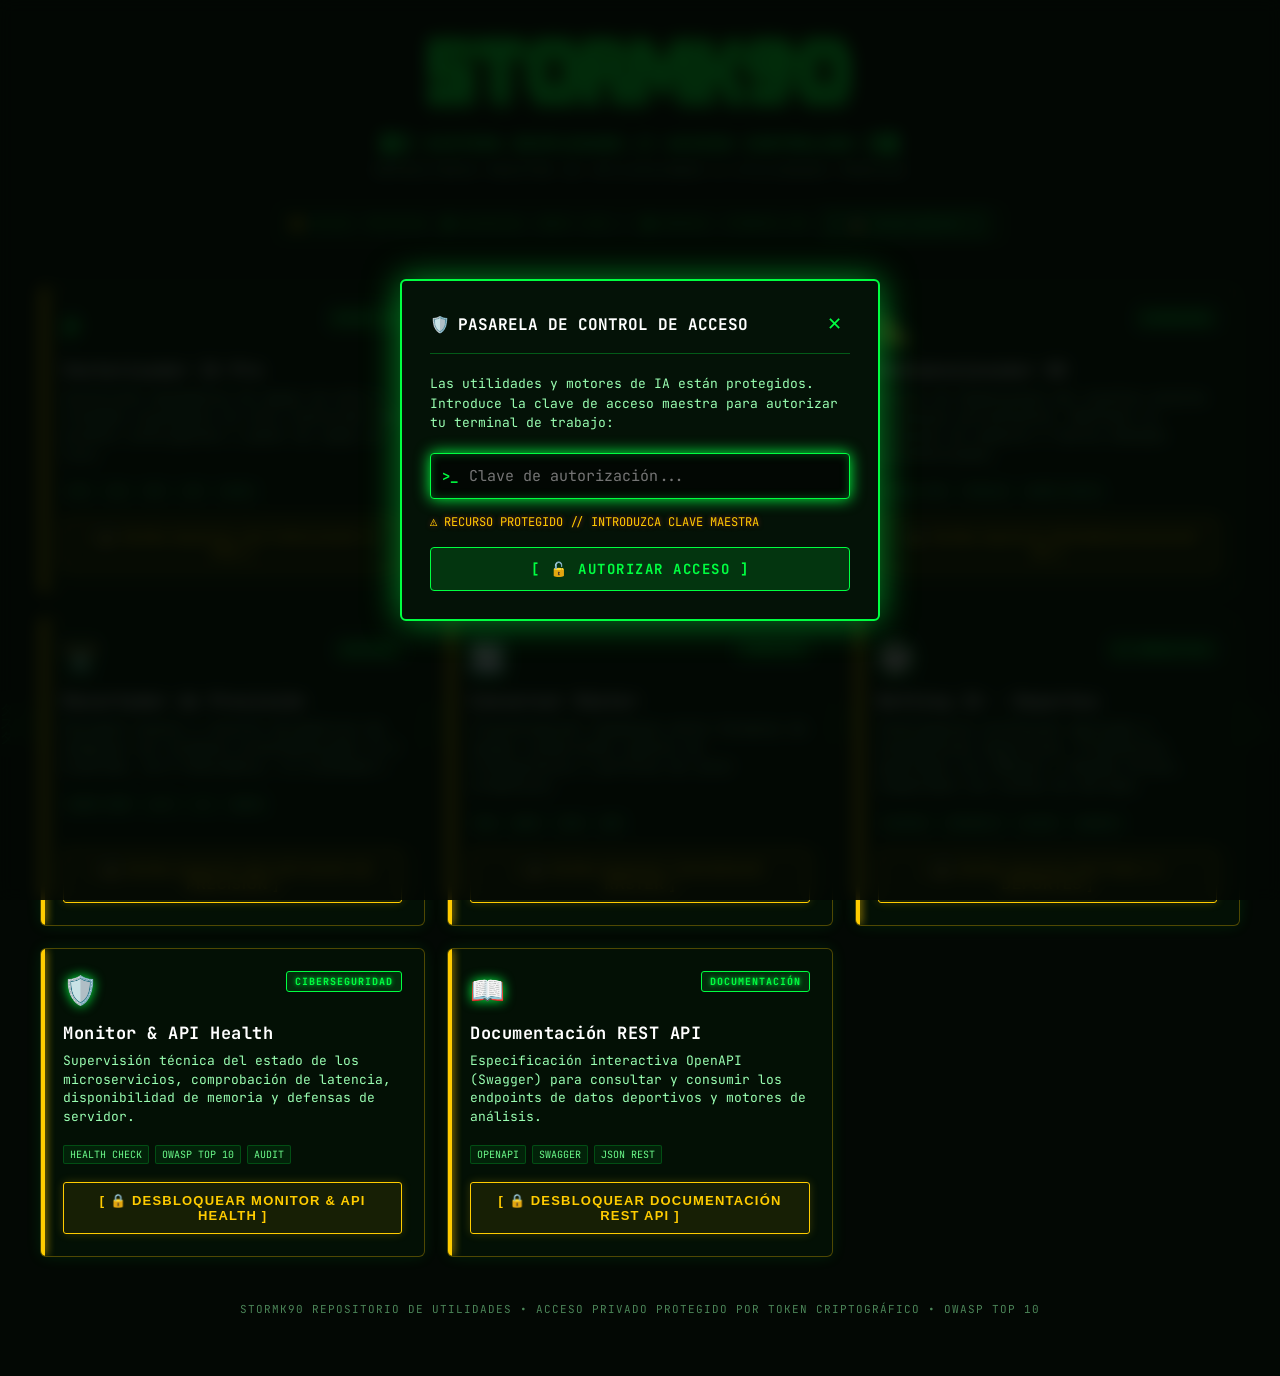
==== utils/index.html @ 2456624c "Copia inicial del sitio stormk90.com (descargada via SFTP)" ====
<!DOCTYPE html>
<html lang="es">
<head>
    <meta charset="UTF-8">
    <meta name="viewport" content="width=device-width, initial-scale=1.0">
    <!-- Evitar caché para que las actualizaciones se reflejen inmediatamente -->
    <meta http-equiv="Cache-Control" content="no-cache, no-store, must-revalidate">
    <meta http-equiv="Pragma" content="no-cache">
    <meta http-equiv="Expires" content="0">
    <title>STORMK90 // UTILS - Suite Profesional de Tratamiento de Imágenes & Vectorial</title>
    <!-- Fuentes tipográficas monoespaciadas estilo terminal -->
    <link rel="preconnect" href="https://fonts.googleapis.com">
    <link rel="preconnect" href="https://fonts.gstatic.com" crossorigin>
    <link href="https://fonts.googleapis.com/css2?family=Courier+Prime:wght@400;700&family=JetBrains+Mono:wght@400;500;700;800&display=swap" rel="stylesheet">
    <link rel="stylesheet" href="css/utils-matrix.css?v=4.0">
</head>
<body>
    <!-- Efecto de Lluvia de Código Matrix en Fondo -->
    <canvas id="matrix-canvas" class="matrix-canvas"></canvas>

    <!-- Barra de Navegación Estilo Cyberpunk Terminal -->
    <header class="terminal-navbar">
        <div class="nav-left">
            <a href="/" class="nav-back-btn" title="Volver al repositorio de utilidades">
                <span class="cmd-prompt">&lt;_</span> [ HUB DE UTILS ]
            </a>
            <a href="/betting/" class="nav-back-btn" title="Ir a Betting IA - Predicciones Deportivas">
                <span>⚽</span> [ BETTING IA ]
            </a>
            <div class="terminal-brand">
                <span class="brand-title">STORMK90 <span class="brand-highlight">// UTILS</span></span>
                <span class="brand-sub">SUITE MULTI-HERRAMIENTAS: VECTORIAL &bull; COMPRESIÓN &bull; REDIMENSIÓN &bull; RECORTE &bull; FORMATO</span>
            </div>
        </div>

        <div class="nav-badges">
            <span class="cyber-badge badge-active-tool" id="badge-active-tool">
                <span class="pulse-dot"></span> MODO: ⚡ VECTORIAL
            </span>
            <span class="cyber-badge badge-sec">
                OWASP LEVEL 3
            </span>
        </div>
    </header>

    <!-- Contenedor Principal de la Utilidad -->
    <main class="cyber-container">
        
        <!-- Panel Izquierdo: Selector de Herramientas y Controles -->
        <aside class="cyber-sidebar">
            
            <!-- SELECTOR PRINCIPAL DE HERRAMIENTAS (PROMINENTE) -->
            <section class="cyber-card tool-selector-hero">
                <div class="card-header">
                    <span class="step-num">[PASO 1]</span>
                    <h3 class="card-title">SELECCIONA EL MODO DE TRABAJO</h3>
                </div>
                <div class="tool-mode-grid two-cols">
                    <button type="button" class="tool-tab-btn active" data-tool="vector" title="Trazado vectorial matemático SVG, EPS y PDF">
                        <span class="tab-icon">⚡</span>
                        <span class="tab-text">VECTORIAL</span>
                        <span class="tab-sub">Trazado por capas SVG &bull; EPS &bull; PDF</span>
                    </button>
                    <button type="button" class="tool-tab-btn" data-tool="convert" title="Cambio de formato, rotación, recorte, redimensión y compresión">
                        <span class="tab-icon">🔄</span>
                        <span class="tab-text">FORMATO & EDICIÓN</span>
                        <span class="tab-sub">Formato &bull; Rotar &bull; Comprimir &bull; Redimensionar</span>
                    </button>
                </div>
            </section>

            <!-- ZONA DE CARGA DE ARCHIVOS (DRAG & DROP) -->
            <section class="cyber-card" id="drop-zone">
                <div class="card-header">
                    <span class="step-num">[PASO 2]</span>
                    <h3 class="card-title">CARGAR ARCHIVO DE IMAGEN</h3>
                </div>
                <input type="file" id="file-input" accept="image/png, image/jpeg, image/webp, image/bmp, image/tiff" style="display: none;">
                <div class="drop-target" id="drop-content">
                    <div class="cyber-scanner"></div>
                    <div class="upload-icon-box">
                        <svg width="34" height="34" viewBox="0 0 24 24" fill="none" stroke="currentColor" stroke-width="1.8">
                            <path d="M21 15v4a2 2 0 0 1-2 2H5a2 2 0 0 1-2-2v-4"></path>
                            <polyline points="17 8 12 3 7 8"></polyline>
                            <line x1="12" y1="3" x2="12" y2="15"></line>
                        </svg>
                    </div>
                    <p class="drop-text">ARRASTRA AQUÍ CUALQUIER IMAGEN</p>
                    <span class="drop-sub">o haz clic para examinar archivos / pega con Ctrl+V</span>
                    <span class="drop-specs">FORMATOS: PNG &bull; JPG &bull; WEBP &bull; BMP &bull; TIFF (MÁX 16MB)</span>
                </div>
            </section>

            <!-- ========================================================
                 SUBPANEL 1: MOTOR VECTORIAL (SVG, EPS, PDF)
                 ======================================================== -->
            <div class="tool-panel" id="panel-vector">
                <section class="cyber-card" id="presets-card">
                    <div class="card-header">
                        <span class="step-num">[PASO 3]</span>
                        <h3 class="card-title">PERFIL DE TRAZADO VECTORIAL</h3>
                    </div>
                    <p class="panel-instructions">&gt; Convierte mapa de bits en trazados matemáticos sin pérdida de resolución.</p>
                    <div class="presets-matrix">
                        <button type="button" class="preset-matrix-btn active" data-preset="logo">
                            <span class="btn-bracket">[</span>
                            <span class="preset-label">💎 LOGOTIPO / ICONO</span>
                            <span class="btn-bracket">]</span>
                        </button>
                        <button type="button" class="preset-matrix-btn" data-preset="illustration">
                            <span class="btn-bracket">[</span>
                            <span class="preset-label">🎨 ILUSTRACIÓN HD</span>
                            <span class="btn-bracket">]</span>
                        </button>
                        <button type="button" class="preset-matrix-btn" data-preset="photo">
                            <span class="btn-bracket">[</span>
                            <span class="preset-label">📸 FOTOGRAFÍA</span>
                            <span class="btn-bracket">]</span>
                        </button>
                        <button type="button" class="preset-matrix-btn" data-preset="silhouette">
                            <span class="btn-bracket">[</span>
                            <span class="preset-label">⬛ SILUETA B&N</span>
                            <span class="btn-bracket">]</span>
                        </button>
                        <button type="button" class="preset-matrix-btn" data-preset="pixel">
                            <span class="btn-bracket">[</span>
                            <span class="preset-label">👾 PIXEL ART</span>
                            <span class="btn-bracket">]</span>
                        </button>
                    </div>
                </section>

                <!-- Parámetros de Precisión Bézier -->
                <section class="cyber-card" id="advanced-card">
                    <div class="card-header accordion-toggle" id="accordion-toggle">
                        <div>
                            <span class="step-num">[+]</span>
                            <h3 class="card-title">AJUSTES AVANZADOS BÉZIER</h3>
                        </div>
                        <span class="accordion-icon" id="accordion-arrow">[+]</span>
                    </div>
                    
                    <div class="accordion-content" id="accordion-body">
                        <div class="control-box">
                            <label class="control-tag" for="param-colormode">&gt; Modo de Color:</label>
                            <select id="param-colormode" class="cyber-select">
                                <option value="color" selected>Color completo (Multi-capa)</option>
                                <option value="binary">Monocromo / Binario (1 bit)</option>
                            </select>
                        </div>

                        <div class="control-box">
                            <label class="control-tag" for="param-hierarchical">&gt; Jerarquía de Capas:</label>
                            <select id="param-hierarchical" class="cyber-select">
                                <option value="stacked" selected>Apiladas (Stacked - Sin huecos)</option>
                                <option value="cutout">Recortadas (Cutout - Formas limpias)</option>
                            </select>
                        </div>

                        <div class="control-box">
                            <label class="control-tag" for="param-mode">&gt; Geometría de Curvas:</label>
                            <select id="param-mode" class="cyber-select">
                                <option value="spline" selected>Curvas Bézier Suaves (Spline)</option>
                                <option value="polygon">Polígonos Rectos</option>
                            </select>
                        </div>

                        <div class="control-box">
                            <label class="control-tag" for="param-upscale">&gt; Supermuestreo HD:</label>
                            <select id="param-upscale" class="cyber-select">
                                <option value="2" selected>2x Alta Definición HD (Recomendado)</option>
                                <option value="3">3x Ultra Definición (Máxima fidelidad)</option>
                                <option value="1">1x Escala Original (Rápido)</option>
                            </select>
                        </div>

                        <div class="control-box">
                            <label class="control-tag" for="param-anti-halo">&gt; Filtro Anti-Halos / JPEG:</label>
                            <select id="param-anti-halo" class="cyber-select">
                                <option value="true" selected>Activado (Elimina fringes dobles)</option>
                                <option value="false">Desactivado (Gradientes suaves)</option>
                            </select>
                        </div>

                        <div class="control-box">
                            <div class="range-header">
                                <label class="control-tag" for="param-color-precision">&gt; Fidelidad de Color:</label>
                                <span class="range-val" id="val-color-precision">4</span>
                            </div>
                            <input type="range" id="param-color-precision" min="1" max="8" value="4" class="cyber-range">
                        </div>

                        <div class="control-box">
                            <div class="range-header">
                                <label class="control-tag" for="param-layer-difference">&gt; Fusión Capas:</label>
                                <span class="range-val" id="val-layer-difference">32</span>
                            </div>
                            <input type="range" id="param-layer-difference" min="8" max="64" value="32" class="cyber-range">
                        </div>

                        <div class="control-box">
                            <div class="range-header">
                                <label class="control-tag" for="param-filter-speckle">&gt; Filtro Ruido:</label>
                                <span class="range-val" id="val-filter-speckle">2 px</span>
                            </div>
                            <input type="range" id="param-filter-speckle" min="0" max="32" value="2" class="cyber-range">
                        </div>

                        <div class="control-box">
                            <div class="range-header">
                                <label class="control-tag" for="param-corner-threshold">&gt; Tolerancia Esquinas:</label>
                                <span class="range-val" id="val-corner-threshold">50°</span>
                            </div>
                            <input type="range" id="param-corner-threshold" min="10" max="150" value="50" class="cyber-range">
                        </div>
                    </div>

                    <button type="button" class="cyber-btn-action" id="btn-reprocess" disabled>
                        <span class="btn-cmd">&gt; RE-VECTORIZAR [ENTER]</span>
                    </button>
                </section>

                <!-- Gestor de Capas Vectoriales -->
                <section class="cyber-card" id="layers-card" style="display: none;">
                    <div class="card-header flex-between">
                        <div>
                            <span class="step-num">[CAPAS]</span>
                            <h3 class="card-title">CAPAS DETECTADAS (<span id="layers-count">0</span>)</h3>
                        </div>
                        <div class="layers-batch-actions">
                            <button type="button" class="cyber-mini-btn" id="btn-show-all-layers" title="Mostrar todas">[ 👁️ TODAS ]</button>
                            <button type="button" class="cyber-mini-btn" id="btn-hide-all-layers" title="Ocultar todas">[ 🚫 NINGUNA ]</button>
                        </div>
                    </div>
                    <p class="layers-guide">&gt; 👁️ = Ocultar capa en descarga &bull; 🎯 = Aislar capa única</p>
                    <div class="layers-container" id="layers-list"></div>
                </section>
            </div>

            <!-- ========================================================
                 SUBPANEL 2: FORMATO & EDICIÓN INTEGRAL
                 (Formato, Compresión, Rotación, Redimensión y Recorte)
                 ======================================================== -->
            <div class="tool-panel" id="panel-convert" style="display: none;">
                
                <!-- 1. Formato de Salida y Compresión de Peso -->
                <section class="cyber-card">
                    <div class="card-header">
                        <span class="step-num">[A]</span>
                        <h3 class="card-title">FORMATO DE SALIDA & COMPRESIÓN</h3>
                    </div>
                    <p class="panel-instructions">&gt; Selecciona formato y ajusta el nivel de compresión para reducir peso.</p>

                    <div class="format-cards-grid">
                        <button type="button" class="fmt-card-btn active" data-format="webp">
                            <span class="fmt-badge">RECOMENDADO</span>
                            <span class="fmt-name">🌐 WebP</span>
                            <span class="fmt-desc">Ahorra hasta un 85% de peso con canal alfa</span>
                        </button>
                        <button type="button" class="fmt-card-btn" data-format="jpg">
                            <span class="fmt-badge">UNIVERSAL</span>
                            <span class="fmt-name">📸 JPG / JPEG</span>
                            <span class="fmt-desc">Estándar fotográfico universal</span>
                        </button>
                        <button type="button" class="fmt-card-btn" data-format="png">
                            <span class="fmt-badge">SIN PÉRDIDAS</span>
                            <span class="fmt-name">🎨 PNG</span>
                            <span class="fmt-desc">Máxima nitidez con fondo transparente</span>
                        </button>
                        <button type="button" class="fmt-card-btn" data-format="ico">
                            <span class="fmt-badge">FAVICON WEB</span>
                            <span class="fmt-name">💎 ICO</span>
                            <span class="fmt-desc">Icono multirresolución para pestañas web</span>
                        </button>
                        <button type="button" class="fmt-card-btn" data-format="bmp">
                            <span class="fmt-badge">RAW</span>
                            <span class="fmt-name">💾 BMP</span>
                            <span class="fmt-desc">Mapa de bits estándar sin compresión</span>
                        </button>
                    </div>

                    <div class="control-box" style="margin-top: 0.85rem;">
                        <div class="range-header">
                            <label class="control-tag" for="convert-quality">&gt; Nivel de Calidad (Peso):</label>
                            <span class="range-val" id="val-convert-quality">80%</span>
                        </div>
                        <input type="range" id="convert-quality" min="5" max="100" value="80" class="cyber-range">
                        <div class="range-hints">
                            <span>Mínimo peso (20%)</span>
                            <span>Equilibrado web (80%)</span>
                            <span>Máxima calidad (100%)</span>
                        </div>
                    </div>

                    <div class="control-box-checkbox" style="margin-top: 0.6rem;">
                        <label class="cyber-check-label">
                            <input type="checkbox" id="convert-lossless">
                            <span>Modo Lossless (Compresión estricta sin pérdidas)</span>
                        </label>
                    </div>
                </section>

                <!-- 2. Rotación y Orientación -->
                <section class="cyber-card">
                    <div class="card-header">
                        <span class="step-num">[B]</span>
                        <h3 class="card-title">ROTACIÓN & ORIENTACIÓN</h3>
                    </div>
                    <p class="panel-instructions">&gt; Gira la imagen en pasos de 90° o ángulo libre y aplica efecto espejo.</p>

                    <div class="rotate-buttons-grid">
                        <button type="button" class="cyber-mini-btn rotate-action-btn" id="btn-rotate-ccw" title="Girar 90° a la izquierda">
                            ↺ -90° IZQ
                        </button>
                        <button type="button" class="cyber-mini-btn rotate-action-btn" id="btn-rotate-cw" title="Girar 90° a la derecha">
                            ↻ +90° DER
                        </button>
                        <button type="button" class="cyber-mini-btn rotate-action-btn" id="btn-rotate-180" title="Invertir 180°">
                            ⇅ 180°
                        </button>
                        <button type="button" class="cyber-mini-btn rotate-action-btn" id="btn-flip-h" title="Espejo horizontal">
                            ↔ ESPEJO H
                        </button>
                        <button type="button" class="cyber-mini-btn rotate-action-btn" id="btn-flip-v" title="Espejo vertical">
                            ↕ ESPEJO V
                        </button>
                    </div>

                    <div class="control-box" style="margin-top: 0.8rem;">
                        <div class="range-header">
                            <label class="control-tag" for="rotate-angle-slider">&gt; Ángulo Libre:</label>
                            <span class="range-val" id="val-rotate-angle">0°</span>
                        </div>
                        <input type="range" id="rotate-angle-slider" min="-180" max="180" value="0" class="cyber-range">
                    </div>
                    <button type="button" class="cyber-mini-btn" id="btn-reset-rotation" style="margin-top: 0.4rem; width: 100%;">
                        ↺ Restablecer Orientación (0°)
                    </button>
                </section>

                <!-- 3. Redimensión y Escala -->
                <section class="cyber-card">
                    <div class="card-header flex-between">
                        <div>
                            <span class="step-num">[C]</span>
                            <h3 class="card-title">REDIMENSIONAR & ESCALAR</h3>
                        </div>
                        <label class="cyber-check-label">
                            <input type="checkbox" id="enable-resize-check">
                            <span>Activar</span>
                        </label>
                    </div>
                    
                    <div id="resize-options-body" style="opacity: 0.45; pointer-events: none; transition: opacity 0.2s ease;">
                        <div class="dim-display">
                            <span class="dim-label">DIMENSIONES ACTUALES:</span>
                            <strong class="dim-val" id="resize-orig-dims">0 x 0 px</strong>
                        </div>

                        <div class="dims-inputs-row">
                            <div class="input-col">
                                <label class="control-tag">ANCHO (px):</label>
                                <input type="number" id="resize-width" class="cyber-input" placeholder="Ancho">
                            </div>
                            <div class="aspect-col">
                                <button type="button" id="btn-toggle-aspect" class="cyber-aspect-btn active" title="Bloquear proporción">🔒</button>
                            </div>
                            <div class="input-col">
                                <label class="control-tag">ALTO (px):</label>
                                <input type="number" id="resize-height" class="cyber-input" placeholder="Alto">
                            </div>
                        </div>

                        <label class="control-tag" style="margin-top: 0.7rem; display:block;">&gt; Escala Rápida:</label>
                        <div class="scale-chips-grid">
                            <button type="button" class="scale-chip" data-scale="0.25">25%</button>
                            <button type="button" class="scale-chip" data-scale="0.5">50%</button>
                            <button type="button" class="scale-chip" data-scale="0.75">75%</button>
                            <button type="button" class="scale-chip" data-scale="1.0">100%</button>
                            <button type="button" class="scale-chip" data-scale="1.5">150%</button>
                            <button type="button" class="scale-chip" data-scale="2.0">200%</button>
                        </div>

                        <div class="control-box" style="margin-top: 0.7rem;">
                            <label class="control-tag">&gt; Resolución Estándar:</label>
                            <select id="resize-preset-select" class="cyber-select">
                                <option value="">Seleccionar preset...</option>
                                <option value="1920x1080">Full HD (1920 x 1080)</option>
                                <option value="1280x720">HD (1280 x 720)</option>
                                <option value="800x800">Cuadrado Redes (800 x 800)</option>
                                <option value="512x512">Icono / Avatar (512 x 512)</option>
                                <option value="256x256">Miniatura (256 x 256)</option>
                            </select>
                        </div>

                        <div class="control-box" style="margin-top: 0.7rem;">
                            <label class="control-tag">&gt; Algoritmo de Remuestreo:</label>
                            <select id="resize-algorithm" class="cyber-select">
                                <option value="lanczos" selected>Lanczos (Nitidez profesional / HD)</option>
                                <option value="bicubic">Bicúbico (Suave para fotografías)</option>
                                <option value="nearest">Vecino Más Cercano (Pixel Art)</option>
                            </select>
                        </div>
                    </div>
                </section>

                <!-- 4. Recorte de Área (Crop) -->
                <section class="cyber-card">
                    <div class="card-header flex-between">
                        <div>
                            <span class="step-num">[D]</span>
                            <h3 class="card-title">RECORTAR ÁREA (CROP)</h3>
                        </div>
                        <label class="cyber-check-label">
                            <input type="checkbox" id="enable-crop-check">
                            <span>Activar</span>
                        </label>
                    </div>

                    <div id="crop-options-body" style="opacity: 0.45; pointer-events: none; transition: opacity 0.2s ease;">
                        <label class="control-tag">&gt; Proporción:</label>
                        <div class="crop-ratios-grid">
                            <button type="button" class="ratio-btn active" data-ratio="free">Libre</button>
                            <button type="button" class="ratio-btn" data-ratio="1:1">1:1 Cuadrado</button>
                            <button type="button" class="ratio-btn" data-ratio="16:9">16:9 Panorámico</button>
                            <button type="button" class="ratio-btn" data-ratio="4:3">4:3 Estándar</button>
                            <button type="button" class="ratio-btn" data-ratio="9:16">9:16 Stories</button>
                        </div>

                        <div class="crop-inputs-grid" style="margin-top: 0.7rem;">
                            <div class="crop-coord-box">
                                <label class="control-tag">X:</label>
                                <input type="number" id="crop-x" class="cyber-input" value="0">
                            </div>
                            <div class="crop-coord-box">
                                <label class="control-tag">Y:</label>
                                <input type="number" id="crop-y" class="cyber-input" value="0">
                            </div>
                            <div class="crop-coord-box">
                                <label class="control-tag">ANCHO:</label>
                                <input type="number" id="crop-w" class="cyber-input" value="0">
                            </div>
                            <div class="crop-coord-box">
                                <label class="control-tag">ALTO:</label>
                                <input type="number" id="crop-h" class="cyber-input" value="0">
                            </div>
                        </div>

                        <button type="button" class="cyber-mini-btn" id="btn-reset-crop" style="margin-top: 0.6rem; width: 100%;">
                            ↺ Restablecer área completa
                        </button>
                    </div>
                </section>

                <!-- Botón de Ejecución Único -->
                <button type="button" class="cyber-btn-action" id="btn-apply-convert" style="margin-top: 0.5rem; padding: 0.85rem;">
                    <span class="btn-cmd">&gt; EJECUTAR PROCESAMIENTO Y CAMBIO DE FORMATO [ENTER]</span>
                </button>
            </div>

        </aside>

        <!-- Panel Derecho: Visor Interactivo y Descargas -->
        <section class="cyber-viewport-area">
            
            <!-- Barra de Controles de Vista -->
            <div class="viewport-header-bar">
                <div class="view-mode-tabs">
                    <button class="vmode-btn active" data-view="split">[ ◨ COMPARADOR ]</button>
                    <button class="vmode-btn" data-view="result" id="btn-view-result">[ ⚡ RESULTADO ]</button>
                    <button class="vmode-btn" data-view="original">[ 🖼️ ORIGINAL ]</button>
                    <button class="vmode-btn" id="btn-wireframe" title="Ver curvas Bézier y nodos de contorno">[ 🕸️ NODOS ]</button>
                </div>

                <div class="zoom-toolbar">
                    <button class="zoom-btn" id="btn-zoom-out" title="Reducir">[-]</button>
                    <span class="zoom-readout" id="zoom-indicator">100%</span>
                    <button class="zoom-btn" id="btn-zoom-in" title="Aumentar">[+]</button>
                    <button class="zoom-btn" id="btn-zoom-reset" title="Restablecer">[↺ RESET]</button>
                </div>
            </div>

            <!-- Lienzo de Inspección -->
            <div class="cyber-canvas" id="canvas-container">
                <div class="canvas-tag tag-left" id="badge-left" style="display: none;">&lt; ORIGINAL</div>
                <div class="canvas-tag tag-right" id="badge-right" style="display: none;">RESULTADO PROCESADO &gt;</div>

                <!-- Estado Inicial Vacío con Tutorial Visual -->
                <div class="canvas-empty" id="empty-state">
                    <div class="empty-terminal-guide">
                        <div class="guide-header">
                            <span class="guide-prompt">&gt;_</span> STORMK90 // GUÍA RÁPIDA DE USO:
                        </div>
                        <div class="guide-steps">
                            <div class="guide-step-row">
                                <span class="g-num">[1]</span>
                                <div class="g-text">
                                    <strong>SELECCIONA EL MODO</strong> en el panel izquierdo:<br>
                                    <span class="g-dim">⚡ Vectorial (SVG/EPS/PDF por capas) &bull; 🔄 Formato & Edición (Rotar, Comprimir, Redimensionar, Recortar)</span>
                                </div>
                            </div>
                            <div class="guide-step-row">
                                <span class="g-num">[2]</span>
                                <div class="g-text">
                                    <strong>CARGA TU IMAGEN</strong> arrastrándola aquí, pulsando en explorar o con <strong>Ctrl + V</strong>.
                                </div>
                            </div>
                            <div class="guide-step-row">
                                <span class="g-num">[3]</span>
                                <div class="g-text">
                                    <strong>PULSA EL BOTÓN DE ACCIÓN</strong> verde y descarga tu resultado optimizado abajo.
                                </div>
                            </div>
                        </div>
                        <p class="guide-footer-hint">&gt; Arrastra cualquier imagen PNG, JPG o WEBP a esta zona para empezar.</p>
                    </div>
                </div>

                <!-- Spinner de Procesamiento -->
                <div class="cyber-loader" id="loading-overlay" style="display: none;">
                    <div class="loader-terminal">
                        <div class="cyber-spin-ring"></div>
                        <h4 id="loading-text" class="loader-title">&gt; PROCESANDO IMAGEN...</h4>
                        <p class="loader-desc">Ejecutando transformaciones matemáticas en memoria...</p>
                    </div>
                </div>

                <!-- Envoltorio del Visor de Capas -->
                <div class="viewer-wrap" id="viewer-wrapper" style="display: none;">
                    <!-- Capa Ráster Original -->
                    <div class="layer-item layer-raster" id="raster-layer">
                        <img id="img-original" src="" alt="Imagen Ráster Original">
                    </div>

                    <!-- Capa Ráster Procesada (Compresión, Redimensión, Recorte y Formato) -->
                    <div class="layer-item layer-processed" id="processed-layer" style="display: none;">
                        <img id="img-processed" src="" alt="Imagen Procesada">
                    </div>

                    <!-- Capa Vectorial Renderizada (Vector AI) -->
                    <div class="layer-item layer-vector" id="vector-layer">
                        <div id="svg-container"></div>
                    </div>

                    <!-- Línea Divisoria Deslizante Láser -->
                    <div class="laser-slider" id="split-line">
                        <div class="laser-handle">
                            <span>◀ ▶</span>
                        </div>
                    </div>
                </div>
            </div>

            <!-- Barra Inferior de Métricas y Descarga -->
            <div class="cyber-footer-bar" id="download-bar" style="display: none;">
                
                <!-- Métricas Dinámicas -->
                <div class="metrics-cluster" id="metrics-cluster">
                    <div class="metric-box" id="metric-box-1">
                        <span class="m-label" id="m-label-1">CURVAS:</span>
                        <strong class="m-val" id="metric-paths">0</strong>
                    </div>
                    <div class="metric-box" id="metric-box-2">
                        <span class="m-label" id="m-label-2">TIEMPO:</span>
                        <strong class="m-val" id="metric-time">0.0s</strong>
                    </div>
                    <div class="metric-box" id="metric-box-3">
                        <span class="m-label" id="m-label-3">TAMAÑO:</span>
                        <strong class="m-val" id="metric-size">0 KB</strong>
                    </div>
                    <div class="metric-box" id="metric-box-savings" style="display: none;">
                        <span class="m-label">REDUCCIÓN:</span>
                        <strong class="m-val savings-highlight" id="metric-savings">-0%</strong>
                    </div>
                </div>

                <!-- Acciones Vectoriales -->
                <div class="export-actions" id="vector-export-actions">
                    <button class="cyber-dl-btn btn-eps" id="btn-download-eps" title="Descargar como Encapsulated PostScript">
                        <span class="badge-pro">PRO</span> [ 📐 DESCARGAR EPS ]
                    </button>
                    <button class="cyber-dl-btn" id="btn-download-svg" title="Descargar como Scalable Vector Graphics">
                        [ 💾 SVG ]
                    </button>
                    <button class="cyber-dl-btn" id="btn-download-pdf" title="Descargar como Vector PDF">
                        [ 📄 PDF ]
                    </button>
                    <button class="cyber-dl-btn btn-zip" id="btn-download-zip" title="Descargar archivo empaquetado ZIP">
                        [ 📦 TODO EN ZIP ]
                    </button>
                </div>

                <!-- Acciones Ráster (Compresión, Redimensión, Recorte, Conversión) -->
                <div class="export-actions" id="raster-export-actions" style="display: none;">
                    <a id="btn-download-raster" class="cyber-dl-btn btn-raster-download" href="#" download="imagen_optimizada">
                        <span class="badge-pro">DESCARGAR</span> [ 💾 DESCARGAR IMAGEN PROCESADA ]
                    </a>
                </div>
            </div>
        </section>
    </main>

    <!-- Notificaciones Toast Tipo Terminal -->
    <div id="toast" class="terminal-toast"></div>

    <!-- Script de Seguridad Gatekeeper para la Suite de Utilidades -->
    <script>
        /**
         * Función: checkSuiteAuth
         * Descripción: Valida que el operador posea un token de autorización activo antes de permitir el uso de la suite.
         */
        (function checkSuiteAuth() {
            const MASTER_HASH = "896fb5710ea22e9e158c6f817f2fc508dc02cfabefce89e33f3117e2473f1601";
            const token = localStorage.getItem("stormk90_auth_token");
            if (token !== MASTER_HASH) {
                // Redirigir al Hub principal para autorización
                window.location.replace("/?auth=required");
            }
        })();
    </script>

    <!-- Script de la Suite de Utilidades con Cache-Buster -->
    <script src="js/utils-vector.js?v=4.0"></script>
</body>
</html>
---- utils/css/utils-matrix.css ----
/* ==============================================================================
 * Archivo: utils-matrix.css
 * Propósito: Estilos Cyberpunk / Matrix para la Suite de Imágenes de stormk90.com/utils
 * ============================================================================== */

:root {
    --matrix-bg: #000000;
    --matrix-panel: rgba(0, 18, 6, 0.88);
    --matrix-panel-border: #00ff41;
    --matrix-border-dim: rgba(0, 255, 65, 0.28);
    --matrix-green: #00ff41;
    --matrix-green-dim: #00b830;
    --matrix-green-glow: 0 0 10px rgba(0, 255, 65, 0.65), 0 0 20px rgba(0, 255, 65, 0.25);
    --matrix-dark-dim: #021a08;
    --matrix-alert-red: #ff3333;
    --matrix-eps-amber: #ffaa00;
    --font-terminal: 'JetBrains Mono', 'Courier Prime', 'Courier New', monospace;
}

* { box-sizing: border-box; margin: 0; padding: 0; }

body {
    background-color: var(--matrix-bg);
    color: var(--matrix-green);
    font-family: var(--font-terminal);
    min-height: 100vh;
    display: flex;
    flex-direction: column;
    overflow-x: hidden;
    position: relative;
}

.matrix-canvas {
    position: fixed; top: 0; left: 0;
    width: 100vw; height: 100vh;
    pointer-events: none; z-index: 0; opacity: 0.16;
}

/* Barra de Navegación */
.terminal-navbar {
    position: relative; z-index: 10;
    display: flex; justify-content: space-between; align-items: center;
    padding: 0.85rem 1.75rem;
    background: rgba(0, 10, 3, 0.95);
    border-bottom: 1px solid var(--matrix-panel-border);
    box-shadow: 0 2px 15px rgba(0, 255, 65, 0.15);
}

.nav-left { display: flex; align-items: center; gap: 1.5rem; }

.nav-back-btn {
    display: inline-flex; align-items: center;
    color: var(--matrix-green); text-decoration: none;
    font-size: 0.85rem; font-weight: 700;
    padding: 0.4rem 0.8rem;
    border: 1px solid var(--matrix-border-dim);
    background: rgba(0, 255, 65, 0.05);
    border-radius: 3px; transition: all 0.2s ease;
}

.nav-back-btn:hover {
    border-color: var(--matrix-green);
    box-shadow: var(--matrix-green-glow);
    background: rgba(0, 255, 65, 0.15);
}

.cmd-prompt { color: #ffffff; margin-right: 4px; }
.terminal-brand .brand-title { font-size: 1.15rem; font-weight: 800; letter-spacing: 0.05em; text-shadow: 0 0 8px rgba(0, 255, 65, 0.5); }
.brand-highlight { color: #ffffff; text-shadow: 0 0 10px #ffffff; }
.brand-sub { display: block; font-size: 0.7rem; color: var(--matrix-green-dim); letter-spacing: 0.08em; }
.nav-badges { display: flex; gap: 0.75rem; }
.cyber-badge {
    font-size: 0.72rem; padding: 0.35rem 0.65rem;
    border: 1px solid var(--matrix-border-dim);
    background: rgba(0, 20, 5, 0.6);
    border-radius: 3px; display: flex; align-items: center; gap: 6px;
}
.pulse-dot {
    width: 7px; height: 7px; background: var(--matrix-green);
    border-radius: 50%; box-shadow: 0 0 6px var(--matrix-green);
    animation: blink 1.2s infinite;
}
@keyframes blink { 0%, 100% { opacity: 1; } 50% { opacity: 0.3; } }

/* Layout Principal */
.cyber-container {
    position: relative; z-index: 5; flex: 1;
    display: grid; grid-template-columns: 400px 1fr;
    gap: 1.25rem; padding: 1.25rem; max-width: 1920px;
    margin: 0 auto; width: 100%;
}

.cyber-sidebar {
    display: flex; flex-direction: column; gap: 0.85rem;
    overflow-y: auto; max-height: calc(100vh - 90px); padding-right: 4px;
}
.cyber-sidebar::-webkit-scrollbar { width: 6px; }
.cyber-sidebar::-webkit-scrollbar-thumb { background: var(--matrix-border-dim); }

.cyber-card {
    background: var(--matrix-panel);
    border: 1px solid var(--matrix-border-dim);
    border-radius: 4px; padding: 1rem; position: relative;
    box-shadow: 0 4px 15px rgba(0, 0, 0, 0.7);
    transition: border-color 0.25s ease;
}
.cyber-card:hover { border-color: rgba(0, 255, 65, 0.55); }

.card-header {
    display: flex; align-items: center; gap: 8px;
    margin-bottom: 0.75rem; padding-bottom: 0.5rem;
    border-bottom: 1px dashed var(--matrix-border-dim);
}
.flex-between { display: flex; justify-content: space-between; align-items: center; }
.step-num { color: #ffffff; font-weight: 700; }
.card-title { font-size: 0.88rem; font-weight: 700; letter-spacing: 0.05em; color: var(--matrix-green); }

/* Selector de Herramientas Prominente */
.tool-selector-hero {
    border-color: var(--matrix-panel-border);
    box-shadow: 0 0 15px rgba(0, 255, 65, 0.2);
}

.tool-mode-grid {
    display: grid;
    grid-template-columns: repeat(2, 1fr);
    gap: 6px;
}

.tool-mode-grid.two-cols {
    grid-template-columns: 1fr 1fr;
}

.rotate-buttons-grid {
    display: grid;
    grid-template-columns: repeat(3, 1fr);
    gap: 5px;
    margin-top: 4px;
}

.rotate-action-btn {
    padding: 0.45rem 0.3rem !important;
    text-align: center;
    font-size: 0.72rem !important;
}

.rotate-action-btn.active {
    background: rgba(0, 255, 65, 0.25) !important;
    border-color: var(--matrix-green) !important;
    color: #ffffff !important;
}

.tool-tab-btn {
    background: rgba(0, 20, 5, 0.65);
    border: 1px solid var(--matrix-border-dim);
    color: var(--matrix-green);
    font-family: var(--font-terminal);
    padding: 0.65rem 0.6rem;
    border-radius: 4px;
    cursor: pointer;
    text-align: left;
    display: flex;
    flex-direction: column;
    gap: 2px;
    transition: all 0.2s ease;
}

.tool-tab-btn:hover {
    border-color: var(--matrix-green);
    background: rgba(0, 255, 65, 0.12);
    box-shadow: 0 0 10px rgba(0, 255, 65, 0.3);
}

.tool-tab-btn.active {
    background: rgba(0, 255, 65, 0.25);
    border-color: var(--matrix-green);
    color: #ffffff;
    box-shadow: 0 0 15px rgba(0, 255, 65, 0.5);
}

.tool-tab-btn .tab-icon {
    font-size: 1.15rem;
    margin-bottom: 2px;
}

.tool-tab-btn .tab-text {
    font-size: 0.8rem;
    font-weight: 800;
    letter-spacing: 0.05em;
    color: #ffffff;
}

.tool-tab-btn .tab-sub {
    font-size: 0.62rem;
    color: var(--matrix-green-dim);
}

.panel-instructions {
    font-size: 0.7rem;
    color: var(--matrix-green-dim);
    margin-bottom: 0.65rem;
    line-height: 1.35;
}

.badge-active-tool {
    border-color: var(--matrix-panel-border) !important;
    background: rgba(0, 30, 8, 0.8) !important;
    color: #ffffff !important;
    font-weight: 700;
    letter-spacing: 0.05em;
}

/* Guía de Inicio en el Lienzo Vacío */
.empty-terminal-guide {
    max-width: 540px;
    margin: 0 auto;
    text-align: left;
    background: rgba(0, 15, 5, 0.85);
    border: 1px solid var(--matrix-border-dim);
    border-radius: 4px;
    padding: 1.25rem 1.5rem;
    box-shadow: 0 4px 20px rgba(0, 0, 0, 0.8);
}

.guide-header {
    font-size: 0.92rem;
    font-weight: 800;
    color: #ffffff;
    margin-bottom: 1rem;
    padding-bottom: 0.5rem;
    border-bottom: 1px dashed var(--matrix-border-dim);
    letter-spacing: 0.05em;
}

.guide-prompt {
    color: var(--matrix-green);
    margin-right: 4px;
}

.guide-steps {
    display: flex;
    flex-direction: column;
    gap: 0.85rem;
}

.guide-step-row {
    display: flex;
    gap: 10px;
    align-items: flex-start;
}

.g-num {
    background: rgba(0, 255, 65, 0.2);
    border: 1px solid var(--matrix-green);
    color: var(--matrix-green);
    font-weight: 700;
    font-size: 0.72rem;
    padding: 2px 6px;
    border-radius: 2px;
}

.g-text {
    font-size: 0.78rem;
    color: var(--matrix-green);
    line-height: 1.4;
}

.g-text strong {
    color: #ffffff;
}

.g-dim {
    font-size: 0.7rem;
    color: var(--matrix-green-dim);
}

.guide-footer-hint {
    margin-top: 1rem;
    font-size: 0.72rem;
    color: rgba(0, 255, 65, 0.6);
    text-align: center;
}

/* 1. Zona de Carga Drag & Drop */
.drop-target {
    border: 2px dashed var(--matrix-panel-border);
    border-radius: 4px; padding: 1.25rem 0.85rem; text-align: center;
    cursor: pointer; background: rgba(0, 25, 8, 0.4);
    position: relative; overflow: hidden; transition: all 0.2s ease;
}
.drop-target:hover, .drop-target.drag-over {
    background: rgba(0, 255, 65, 0.12); box-shadow: var(--matrix-green-glow);
}
.drop-target * { pointer-events: none; }
.upload-icon-box { margin-bottom: 0.5rem; color: var(--matrix-green); filter: drop-shadow(0 0 5px var(--matrix-green)); }
.drop-text { font-size: 0.85rem; font-weight: 700; letter-spacing: 0.05em; }
.drop-sub { display: block; font-size: 0.72rem; color: var(--matrix-green-dim); margin-top: 3px; }
.drop-specs { display: block; font-size: 0.65rem; color: rgba(0, 255, 65, 0.55); margin-top: 6px; }

/* Subpaneles Dinámicos */
.tool-panel { display: flex; flex-direction: column; gap: 0.85rem; }

/* Form Controls Comunes */
.control-box { display: flex; flex-direction: column; gap: 4px; }
.control-tag { font-size: 0.74rem; color: var(--matrix-green-dim); }
.cyber-select, .cyber-input {
    background: #000a02; border: 1px solid var(--matrix-border-dim);
    color: var(--matrix-green); font-family: var(--font-terminal);
    font-size: 0.75rem; padding: 0.4rem 0.5rem; border-radius: 3px; outline: none; width: 100%;
}
.cyber-select:focus, .cyber-input:focus {
    border-color: var(--matrix-green); box-shadow: 0 0 6px var(--matrix-green);
}
.range-header { display: flex; justify-content: space-between; align-items: center; }
.range-val { font-size: 0.75rem; font-weight: 700; color: #ffffff; }
.cyber-range {
    -webkit-appearance: none; appearance: none; width: 100%; height: 4px;
    background: var(--matrix-border-dim); outline: none; border-radius: 2px;
}
.cyber-range::-webkit-slider-thumb {
    -webkit-appearance: none; appearance: none; width: 14px; height: 14px;
    background: var(--matrix-green); cursor: pointer; border-radius: 50%;
    box-shadow: 0 0 6px var(--matrix-green);
}
.range-hints {
    display: flex; justify-content: space-between; font-size: 0.62rem;
    color: rgba(0, 255, 65, 0.5); margin-top: 2px;
}
.cyber-btn-action {
    width: 100%; padding: 0.65rem; background: rgba(0, 255, 65, 0.12);
    border: 1px solid var(--matrix-panel-border); color: var(--matrix-green);
    font-family: var(--font-terminal); font-size: 0.82rem; font-weight: 700;
    border-radius: 3px; cursor: pointer; transition: all 0.2s ease;
    text-shadow: 0 0 6px rgba(0, 255, 65, 0.5);
}
.cyber-btn-action:hover:not(:disabled) {
    background: var(--matrix-green); color: #000000; box-shadow: var(--matrix-green-glow);
}
.cyber-btn-action:disabled { opacity: 0.4; cursor: not-allowed; border-color: var(--matrix-border-dim); }

.cyber-check-label {
    display: flex; align-items: center; gap: 8px;
    font-size: 0.72rem; color: var(--matrix-green); cursor: pointer;
}
.cyber-check-label input[type="checkbox"] {
    accent-color: var(--matrix-green); width: 14px; height: 14px;
}

/* Presets Vector */
.presets-matrix { display: grid; grid-template-columns: 1fr; gap: 5px; }
.preset-matrix-btn {
    background: rgba(0, 20, 5, 0.5); border: 1px solid var(--matrix-border-dim);
    color: var(--matrix-green); font-family: var(--font-terminal);
    font-size: 0.76rem; font-weight: 600; padding: 0.45rem 0.65rem;
    border-radius: 3px; cursor: pointer; text-align: left;
    display: flex; align-items: center; gap: 6px; transition: all 0.15s ease;
}
.preset-matrix-btn:hover { border-color: var(--matrix-green); background: rgba(0, 255, 65, 0.1); }
.preset-matrix-btn.active {
    border-color: var(--matrix-green); background: rgba(0, 255, 65, 0.2);
    box-shadow: 0 0 10px rgba(0, 255, 65, 0.35); color: #ffffff;
}
.btn-bracket { color: var(--matrix-green-dim); }

/* Acordeón */
.accordion-toggle { cursor: pointer; user-select: none; margin-bottom: 0; }
.accordion-icon { font-weight: 700; color: var(--matrix-green); }
.accordion-content { display: none; flex-direction: column; gap: 0.75rem; margin-top: 0.75rem; }
.accordion-content.open { display: flex; }

/* Capas */
.layers-guide { font-size: 0.68rem; color: var(--matrix-green-dim); margin-bottom: 0.5rem; }
.layers-batch-actions { display: flex; gap: 4px; }
.cyber-mini-btn {
    background: transparent; border: 1px solid var(--matrix-border-dim);
    color: var(--matrix-green); font-family: var(--font-terminal);
    font-size: 0.68rem; padding: 0.25rem 0.45rem; border-radius: 2px; cursor: pointer;
}
.cyber-mini-btn:hover { border-color: var(--matrix-green); background: rgba(0, 255, 65, 0.15); }
.layers-container { max-height: 200px; overflow-y: auto; display: flex; flex-direction: column; gap: 4px; }
.layers-container::-webkit-scrollbar { width: 4px; }
.layers-container::-webkit-scrollbar-thumb { background: var(--matrix-border-dim); }
.layer-item-row {
    display: flex; align-items: center; gap: 8px; padding: 0.35rem 0.5rem;
    background: rgba(0, 25, 8, 0.4); border: 1px solid var(--matrix-border-dim);
    border-radius: 3px; font-size: 0.72rem; transition: all 0.15s ease;
}
.layer-item-row:hover { border-color: var(--matrix-green); background: rgba(0, 255, 65, 0.08); }
.layer-item-row.hidden-layer { opacity: 0.45; text-decoration: line-through; border-color: #333; }
.layer-swatch { width: 14px; height: 14px; border-radius: 2px; border: 1px solid rgba(255,255,255,0.4); flex-shrink: 0; }
.layer-name { flex: 1; overflow: hidden; text-overflow: ellipsis; white-space: nowrap; }
.layer-btn-icon { background: transparent; border: none; cursor: pointer; font-size: 0.85rem; padding: 0 3px; }

/* Controles de Redimensión */
.dim-display {
    display: flex; justify-content: space-between; align-items: center;
    background: rgba(0, 20, 6, 0.6); padding: 0.4rem 0.6rem;
    border: 1px solid var(--matrix-border-dim); border-radius: 3px; margin-bottom: 0.65rem;
}
.dim-label { font-size: 0.7rem; color: var(--matrix-green-dim); }
.dim-val { font-size: 0.78rem; font-weight: 700; color: #ffffff; }

.dims-inputs-row { display: flex; align-items: flex-end; gap: 6px; }
.input-col { flex: 1; }
.aspect-col { margin-bottom: 2px; }
.cyber-aspect-btn {
    background: rgba(0, 25, 8, 0.6); border: 1px solid var(--matrix-border-dim);
    color: var(--matrix-green); font-size: 0.9rem; padding: 0.32rem 0.5rem;
    border-radius: 3px; cursor: pointer; transition: all 0.15s ease;
}
.cyber-aspect-btn.active { border-color: var(--matrix-green); background: rgba(0, 255, 65, 0.2); }

.scale-chips-grid { display: grid; grid-template-columns: repeat(6, 1fr); gap: 4px; margin-top: 4px; }
.scale-chip {
    background: rgba(0, 20, 5, 0.5); border: 1px solid var(--matrix-border-dim);
    color: var(--matrix-green); font-family: var(--font-terminal);
    font-size: 0.68rem; padding: 0.3rem 0; border-radius: 2px; cursor: pointer; text-align: center;
}
.scale-chip:hover { border-color: var(--matrix-green); background: rgba(0, 255, 65, 0.15); }

/* Controles de Recorte */
.crop-ratios-grid { display: grid; grid-template-columns: repeat(3, 1fr); gap: 4px; margin-top: 4px; }
.ratio-btn {
    background: rgba(0, 20, 5, 0.5); border: 1px solid var(--matrix-border-dim);
    color: var(--matrix-green); font-family: var(--font-terminal);
    font-size: 0.68rem; padding: 0.35rem 0.4rem; border-radius: 2px; cursor: pointer; text-align: center;
}
.ratio-btn:hover { border-color: var(--matrix-green); }
.ratio-btn.active { border-color: var(--matrix-green); background: rgba(0, 255, 65, 0.2); color: #ffffff; }
.crop-inputs-grid { display: grid; grid-template-columns: repeat(4, 1fr); gap: 6px; }
.crop-coord-box { display: flex; flex-direction: column; gap: 2px; }

/* Tarjetas de Formato */
.format-cards-grid { display: flex; flex-direction: column; gap: 5px; }
.fmt-card-btn {
    background: rgba(0, 20, 5, 0.5); border: 1px solid var(--matrix-border-dim);
    color: var(--matrix-green); font-family: var(--font-terminal);
    padding: 0.5rem 0.65rem; border-radius: 3px; cursor: pointer; text-align: left;
    display: flex; flex-direction: column; gap: 2px; transition: all 0.15s ease;
}
.fmt-card-btn:hover { border-color: var(--matrix-green); background: rgba(0, 255, 65, 0.08); }
.fmt-card-btn.active {
    border-color: var(--matrix-green); background: rgba(0, 255, 65, 0.18);
    box-shadow: 0 0 10px rgba(0, 255, 65, 0.3);
}
.fmt-badge {
    font-size: 0.58rem; color: #ffffff; background: rgba(0, 255, 65, 0.3);
    padding: 1px 4px; border-radius: 2px; width: fit-content; font-weight: 700;
}
.fmt-name { font-size: 0.8rem; font-weight: 700; color: #ffffff; }
.fmt-desc { font-size: 0.65rem; color: var(--matrix-green-dim); }

/* Visor Principal Derecho */
.cyber-viewport-area { display: flex; flex-direction: column; gap: 0.75rem; min-height: 600px; }
.viewport-header-bar {
    display: flex; justify-content: space-between; align-items: center;
    background: var(--matrix-panel); border: 1px solid var(--matrix-border-dim);
    padding: 0.5rem 0.85rem; border-radius: 4px;
}
.view-mode-tabs { display: flex; gap: 6px; }
.vmode-btn {
    background: transparent; border: 1px solid var(--matrix-border-dim);
    color: var(--matrix-green); font-family: var(--font-terminal);
    font-size: 0.75rem; padding: 0.35rem 0.65rem; border-radius: 3px; cursor: pointer;
}
.vmode-btn:hover { border-color: var(--matrix-green); }
.vmode-btn.active {
    background: rgba(0, 255, 65, 0.2); border-color: var(--matrix-green);
    box-shadow: 0 0 8px rgba(0, 255, 65, 0.4); color: #ffffff;
}
.zoom-toolbar { display: flex; align-items: center; gap: 6px; }
.zoom-btn {
    background: rgba(0, 20, 5, 0.6); border: 1px solid var(--matrix-border-dim);
    color: var(--matrix-green); font-family: var(--font-terminal);
    font-size: 0.75rem; padding: 0.3rem 0.6rem; border-radius: 3px; cursor: pointer;
}
.zoom-btn:hover { border-color: var(--matrix-green); }
.zoom-readout { font-size: 0.75rem; font-weight: 700; min-width: 48px; text-align: center; color: #ffffff; }

/* Lienzo */
.cyber-canvas {
    flex: 1; background: #020603; border: 1px solid var(--matrix-border-dim);
    border-radius: 4px; position: relative; overflow: hidden;
    display: flex; align-items: center; justify-content: center;
    min-height: 520px; box-shadow: inset 0 0 30px rgba(0, 0, 0, 0.8); cursor: grab;
}
.cyber-canvas:active { cursor: grabbing; }
.cyber-canvas.drag-over {
    border-color: var(--matrix-panel-border) !important;
    background: rgba(0, 35, 10, 0.7) !important;
    box-shadow: inset 0 0 35px rgba(0, 255, 65, 0.45) !important;
}
.canvas-empty * { pointer-events: none; }
.canvas-tag {
    position: absolute; top: 12px; font-size: 0.72rem; font-weight: 700;
    padding: 0.3rem 0.6rem; background: rgba(0, 15, 5, 0.85);
    border: 1px solid var(--matrix-panel-border); border-radius: 3px;
    z-index: 20; pointer-events: none; box-shadow: 0 0 10px rgba(0, 255, 65, 0.3);
}
.tag-left { left: 12px; }
.tag-right { right: 12px; }

.canvas-empty { text-align: center; padding: 2rem; z-index: 5; }
.green-text { font-size: 1rem; font-weight: 700; margin-bottom: 0.5rem; text-shadow: 0 0 8px var(--matrix-green); }
.dim-text { font-size: 0.8rem; color: var(--matrix-green-dim); margin-bottom: 0.5rem; }
.code-comment { font-size: 0.72rem; color: rgba(0, 255, 65, 0.45); }

/* Cargador */
.cyber-loader {
    position: absolute; inset: 0; background: rgba(0, 8, 3, 0.92);
    display: flex; align-items: center; justify-content: center; z-index: 30;
}
.loader-terminal { text-align: center; padding: 2rem; }
.cyber-spin-ring {
    width: 50px; height: 50px; border: 3px solid rgba(0, 255, 65, 0.2);
    border-top: 3px solid var(--matrix-green); border-radius: 50%;
    margin: 0 auto 1.25rem; animation: spin 0.8s linear infinite;
    box-shadow: 0 0 15px rgba(0, 255, 65, 0.5);
}
@keyframes spin { to { transform: rotate(360deg); } }
.loader-title { font-size: 0.92rem; font-weight: 700; color: #ffffff; margin-bottom: 0.4rem; }
.loader-desc { font-size: 0.75rem; color: var(--matrix-green-dim); }

/* Capas en el Visor */
.viewer-wrap { position: relative; width: 100%; height: 100%; overflow: hidden; }
.layer-item {
    position: absolute; top: 0; left: 0; width: 100%; height: 100%;
    display: flex; align-items: center; justify-content: center;
    pointer-events: none; transform-origin: center center;
}
.layer-raster img, .layer-processed img {
    max-width: 90%; max-height: 90%; object-fit: contain; display: block;
}
#svg-container { width: 100%; height: 100%; display: flex; align-items: center; justify-content: center; }
#svg-container svg { max-width: 90%; max-height: 90%; height: auto; display: block; overflow: visible; }

.wireframe-mode #svg-container path {
    fill: none !important; stroke: var(--matrix-green) !important;
    stroke-width: 1px !important; stroke-dasharray: 2, 2;
}

/* Divisor Láser */
.laser-slider {
    position: absolute; top: 0; bottom: 0; left: 50%; width: 2px;
    background: var(--matrix-green); box-shadow: 0 0 12px var(--matrix-green), 0 0 20px var(--matrix-green);
    z-index: 15; cursor: ew-resize; pointer-events: auto;
}
.laser-handle {
    position: absolute; top: 50%; left: 50%; transform: translate(-50%, -50%);
    background: #000; border: 2px solid var(--matrix-green);
    border-radius: 4px; padding: 4px 8px; font-size: 0.65rem; font-weight: 700;
    color: var(--matrix-green); box-shadow: var(--matrix-green-glow); user-select: none;
}

/* Footer y Descargas */
.cyber-footer-bar {
    display: flex; justify-content: space-between; align-items: center;
    background: var(--matrix-panel); border: 1px solid var(--matrix-border-dim);
    padding: 0.75rem 1.25rem; border-radius: 4px; gap: 1rem; flex-wrap: wrap;
}
.metrics-cluster { display: flex; gap: 1.5rem; align-items: center; }
.metric-box { font-size: 0.75rem; }
.m-label { color: var(--matrix-green-dim); margin-right: 4px; }
.m-val { color: #ffffff; font-weight: 700; }
.savings-highlight { color: #00ff41 !important; text-shadow: 0 0 10px #00ff41; font-size: 0.85rem; }

.export-actions { display: flex; gap: 0.6rem; flex-wrap: wrap; }
.cyber-dl-btn {
    background: rgba(0, 25, 8, 0.6); border: 1px solid var(--matrix-panel-border);
    color: var(--matrix-green); font-family: var(--font-terminal);
    font-size: 0.78rem; font-weight: 700; padding: 0.5rem 0.85rem;
    border-radius: 3px; cursor: pointer; display: inline-flex;
    align-items: center; gap: 6px; text-decoration: none; transition: all 0.2s ease;
}
.cyber-dl-btn:hover { background: var(--matrix-green); color: #000; box-shadow: var(--matrix-green-glow); }
.btn-eps { border-color: var(--matrix-eps-amber); color: var(--matrix-eps-amber); background: rgba(40, 25, 0, 0.6); }
.btn-eps:hover { background: var(--matrix-eps-amber); color: #000; box-shadow: 0 0 15px var(--matrix-eps-amber); }
.badge-pro { background: var(--matrix-eps-amber); color: #000; font-size: 0.6rem; padding: 1px 4px; border-radius: 2px; font-weight: 800; }
.btn-zip { border-color: #fff; color: #fff; }
.btn-zip:hover { background: #fff; color: #000; box-shadow: 0 0 12px #fff; }
.btn-raster-download { border-color: #00ff41; background: rgba(0, 35, 10, 0.8); }

/* Toast */
.terminal-toast {
    position: fixed; bottom: 24px; right: 24px;
    background: rgba(0, 20, 5, 0.95); border: 1px solid var(--matrix-green);
    color: var(--matrix-green); font-family: var(--font-terminal);
    font-size: 0.8rem; padding: 0.75rem 1.25rem; border-radius: 3px;
    box-shadow: var(--matrix-green-glow); z-index: 9999;
    opacity: 0; transform: translateY(15px); transition: all 0.25s ease; pointer-events: none;
}
.terminal-toast.show { opacity: 1; transform: translateY(0); }
.terminal-toast.toast-error {
    border-color: var(--matrix-alert-red); color: var(--matrix-alert-red);
    box-shadow: 0 0 15px rgba(255, 51, 51, 0.5);
}

@media (max-width: 1024px) {
    .cyber-container { grid-template-columns: 1fr; }
    .cyber-sidebar { max-height: none; }
    .cyber-canvas { min-height: 400px; }
    .tool-mode-bar { grid-template-columns: repeat(3, 1fr); }
}
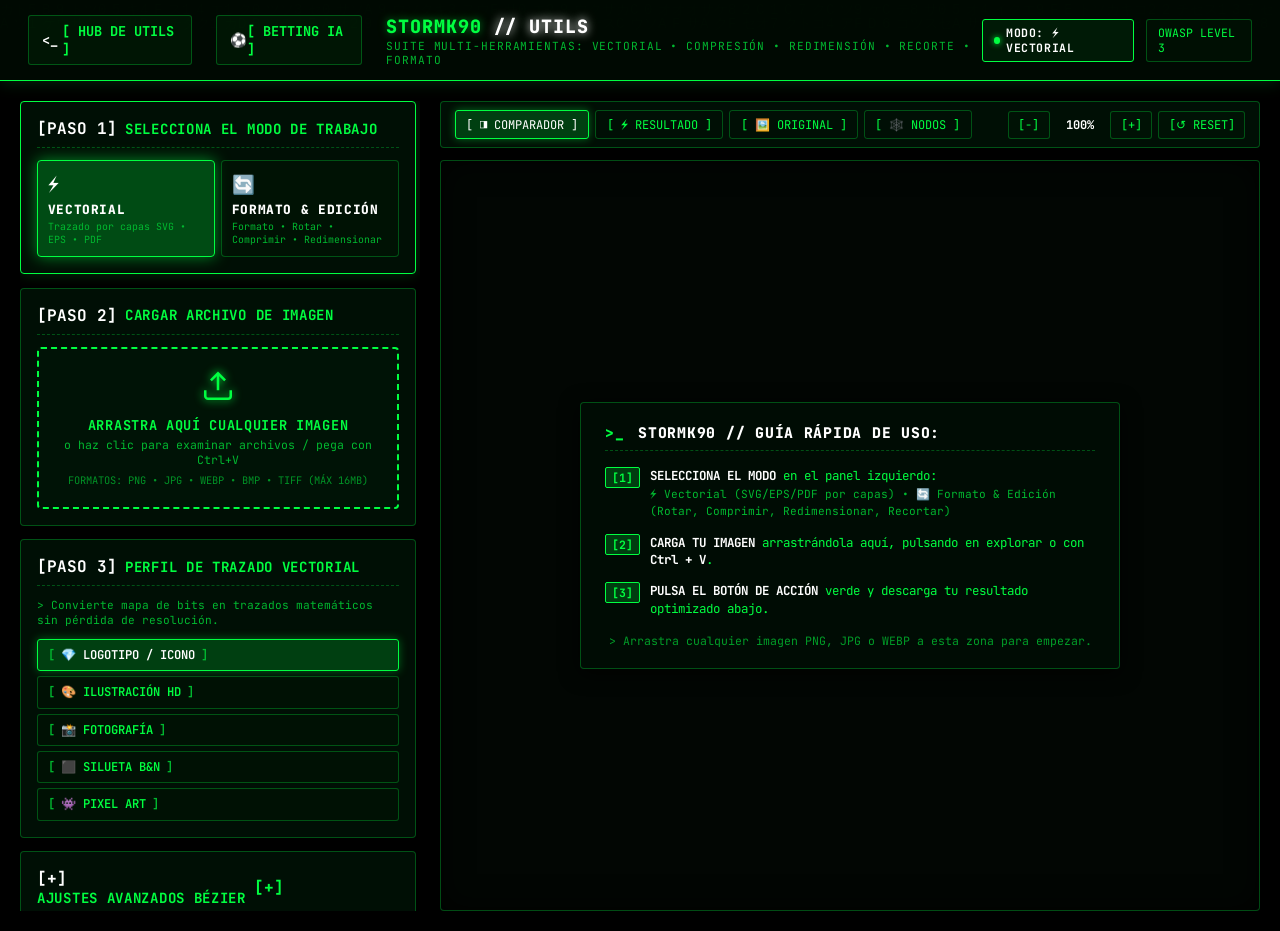
==== commit ecb282f2: "Gate de /utils/ pasa a sesión de servidor: se acabó la segunda contraseña" ====
--- a/utils/index.html
+++ b/utils/index.html
@@ -603,17 +603,25 @@
     <!-- Notificaciones Toast Tipo Terminal -->
     <div id="toast" class="terminal-toast"></div>
 
-    <!-- Script de Seguridad Gatekeeper para la Suite de Utilidades -->
+    <!-- Script de Gatekeeper: confía en la sesión del servidor (cookie HttpOnly emitida por /login.php) -->
     <script>
         /**
          * Función: checkSuiteAuth
-         * Descripción: Valida que el operador posea un token de autorización activo antes de permitir el uso de la suite.
+         * Descripción: Verifica la sesión contra el servidor. Sin secretos en el cliente:
+         *              si el servidor redirige (302) es que no hay sesión válida.
          */
-        (function checkSuiteAuth() {
-            const MASTER_HASH = "896fb5710ea22e9e158c6f817f2fc508dc02cfabefce89e33f3117e2473f1601";
-            const token = localStorage.getItem("stormk90_auth_token");
-            if (token !== MASTER_HASH) {
-                // Redirigir al Hub principal para autorización
+        (async function checkSuiteAuth() {
+            try {
+                const res = await fetch(window.location.href.split("#")[0], {
+                    method: "HEAD",
+                    credentials: "same-origin",
+                    redirect: "follow",
+                    cache: "no-store",
+                });
+                if (res.status !== 200 || res.redirected) {
+                    window.location.replace("/?auth=required");
+                }
+            } catch (err) {
                 window.location.replace("/?auth=required");
             }
         })();
